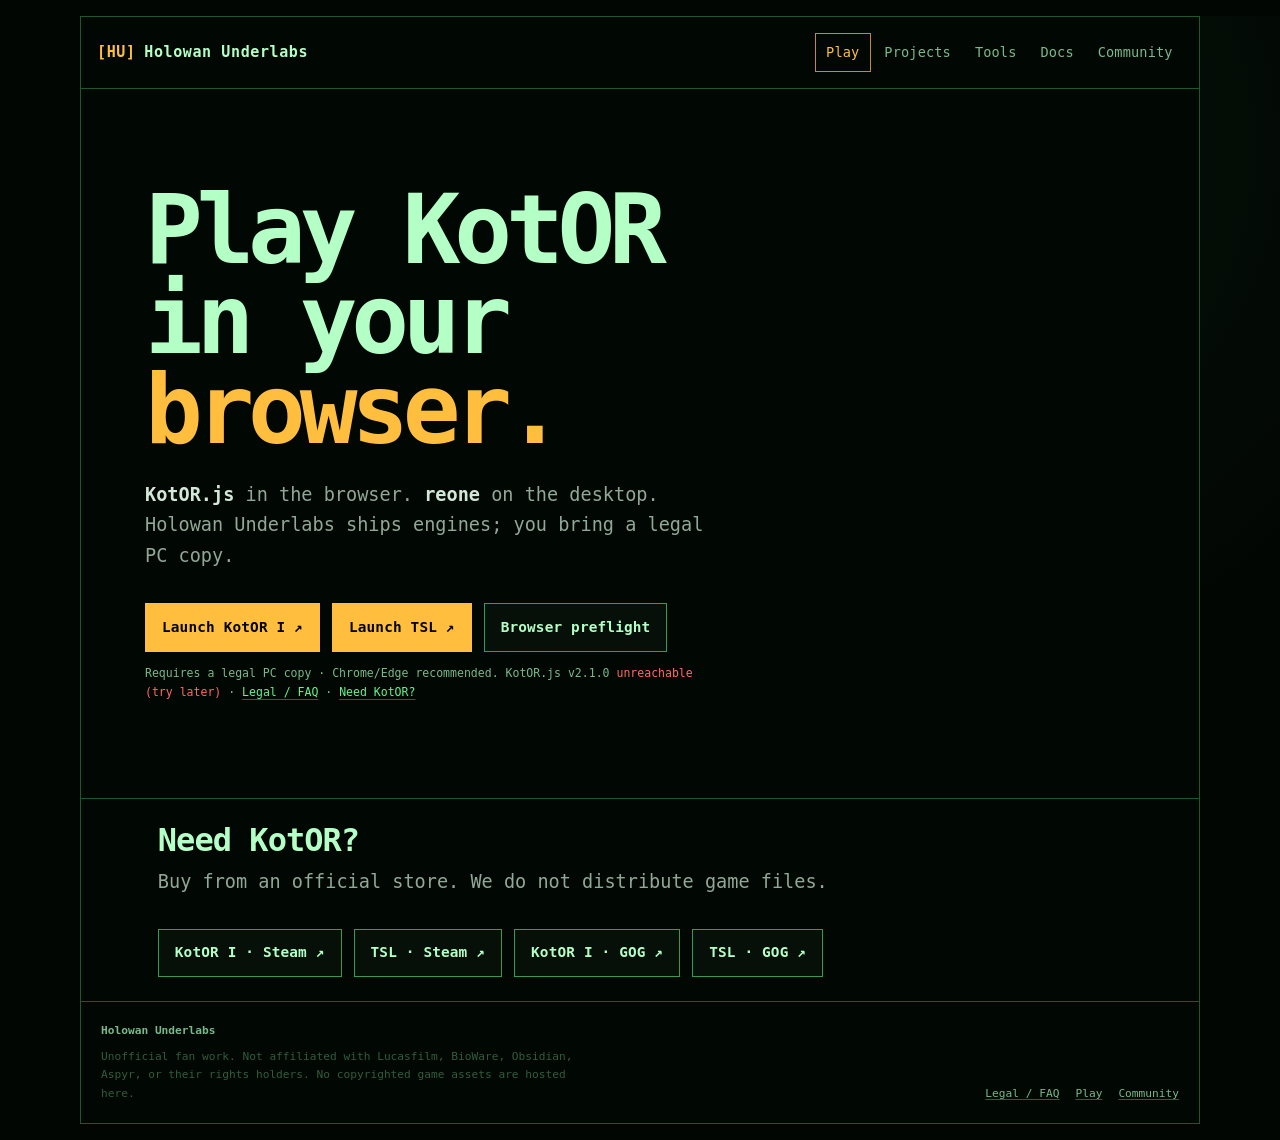
==== site/index.html @ e45c6c4b "Scrub portal trust: demote Borealis, fix OG, thin Docs Move Borealis off the Engines shelf, drop Ope" ====
<!doctype html>
<html lang="en">
<head>
  <meta charset="utf-8">
  <meta name="viewport" content="width=device-width, initial-scale=1">
  <meta name="theme-color" content="#020603">
  <meta name="description" content="Play Knights of the Old Republic in your browser with KotOR.js. Bring your own legal PC install. Holowan Underlabs.">
  <meta name="robots" content="index, follow">
  <meta property="og:type" content="website">
  <meta property="og:site_name" content="Holowan Underlabs">
  <meta property="og:title" content="Holowan Underlabs — Play KotOR in your browser">
  <meta property="og:description" content="Play KotOR in the browser with KotOR.js. Bring your own legal PC install. Holowan Underlabs.">
  <meta property="og:image" content="https://play.swkotor.net/launcher/images/kotor-js-logo.png">
  <meta name="twitter:card" content="summary_large_image">
  <title>Holowan Underlabs — Play KotOR in your browser</title>
  <link rel="icon" href="assets/favicon.svg" type="image/svg+xml">
  <link rel="stylesheet" href="css/terminal.css">
  <script defer src="js/site.js"></script>
</head>
<body>
  <a class="skip-link" href="#main">Skip to content</a>

  <div class="site-shell">
    <header class="site-header">
      <a class="brand" href="index.html" aria-label="Holowan Underlabs home">
        <span class="brand-mark">[HU]</span>
        <span>Holowan Underlabs</span>
      </a>
      <nav class="primary-nav" aria-label="Primary navigation">
        <a class="nav-play" href="play.html">Play</a>
        <a href="projects.html">Projects</a>
        <a href="tools.html">Tools</a>
        <a href="specs.html">Docs</a>
        <a href="contact.html">Community</a>
      </nav>
    </header>

    <main id="main">
      <section class="hero hero-solo" aria-labelledby="hero-title">
        <h1 id="hero-title">Play KotOR in your <em>browser.</em></h1>
        <p class="lede">
          <strong>KotOR.js</strong> in the browser. <strong>reone</strong> on the desktop.
          Holowan Underlabs ships engines; you bring a legal PC copy.
        </p>
        <div class="actions">
          <a class="button button-primary" href="https://play.swkotor.net/game/?key=kotor" target="_blank" rel="noopener noreferrer">Launch KotOR I ↗</a>
          <a class="button button-primary" href="https://play.swkotor.net/game/?key=tsl" target="_blank" rel="noopener noreferrer">Launch TSL ↗</a>
          <a class="button" href="play.html">Browser preflight</a>
        </div>
        <p class="microcopy">
          Requires a legal PC copy · Chrome/Edge recommended.
          KotOR.js v<span data-runtime-version>2.1.0</span>
          <span data-runtime-reach></span>
          · <a href="legal.html">Legal / FAQ</a>
          · <a href="index.html#buy">Need KotOR?</a>
        </p>
      </section>

      <section class="section section-compact" id="buy" aria-labelledby="buy-title">
        <h2 id="buy-title">Need KotOR?</h2>
        <p class="lede" style="margin-top:0.5rem">Buy from an official store. We do not distribute game files.</p>
        <div class="actions">
          <a class="button" href="https://store.steampowered.com/app/32370/" target="_blank" rel="noopener noreferrer">KotOR I · Steam ↗</a>
          <a class="button" href="https://store.steampowered.com/app/208580/" target="_blank" rel="noopener noreferrer">TSL · Steam ↗</a>
          <a class="button" href="https://www.gog.com/en/game/star_wars_knights_of_the_old_republic" target="_blank" rel="noopener noreferrer">KotOR I · GOG ↗</a>
          <a class="button" href="https://www.gog.com/en/game/star_wars_knights_of_the_old_republic_ii_the_sith_lords" target="_blank" rel="noopener noreferrer">TSL · GOG ↗</a>
        </div>
      </section>
    </main>

    <footer class="site-footer">
      <div>
        <strong>Holowan Underlabs</strong>
        <p class="legal">Unofficial fan work. Not affiliated with Lucasfilm, BioWare, Obsidian, Aspyr, or their rights holders. No copyrighted game assets are hosted here.</p>
      </div>
      <nav class="footer-links" aria-label="Footer navigation">
        <a href="legal.html">Legal / FAQ</a>
        <a href="play.html">Play</a>
        <a href="contact.html">Community</a>
      </nav>
    </footer>
  </div>
</body>
</html>
---- site/css/terminal.css ----
:root {
  color-scheme: dark;
  --void: #020603;
  --surface: #061009;
  --surface-raised: #0a1710;
  --surface-hot: #10251a;
  --phosphor: #64f58d;
  --phosphor-bright: #b3ffc6;
  --phosphor-muted: #79b98b;
  --phosphor-faint: #315c3d;
  --line: #1d5630;
  --line-bright: #369a55;
  --amber: #ffbe3d;
  --amber-soft: #c68c23;
  --danger: #ff6b62;
  --ink: #d3e8d8;
  --ink-muted: #91a797;
  --max-width: 1120px;
  --mono: "DejaVu Sans Mono", "Liberation Mono", ui-monospace, SFMono-Regular,
    Menlo, Monaco, Consolas, "Courier New", monospace;
}

* {
  box-sizing: border-box;
}

html {
  background: var(--void);
  scroll-behavior: smooth;
}

body {
  min-height: 100vh;
  margin: 0;
  background:
    radial-gradient(circle at 72% 12%, rgba(32, 112, 59, 0.12), transparent 34rem),
    var(--void);
  color: var(--ink);
  font: 400 15px/1.65 var(--mono);
}

::selection {
  background: var(--phosphor);
  color: var(--void);
}

a {
  color: var(--phosphor);
  text-decoration-color: var(--phosphor-faint);
  text-underline-offset: 0.22em;
}

a:hover {
  color: var(--phosphor-bright);
  text-decoration-color: currentColor;
}

a:focus-visible,
button:focus-visible,
summary:focus-visible {
  outline: 2px solid var(--amber);
  outline-offset: 4px;
}

img,
svg {
  max-width: 100%;
}

code {
  font-family: var(--mono);
  color: var(--phosphor-bright);
}

.skip-link {
  position: fixed;
  z-index: 50;
  top: 1rem;
  left: 1rem;
  padding: 0.65rem 0.85rem;
  translate: 0 -200%;
  background: var(--amber);
  color: var(--void);
  font-weight: 800;
}

.skip-link:focus {
  translate: 0;
}

.site-shell {
  width: min(calc(100% - 2rem), var(--max-width));
  margin: 1rem auto;
  border: 1px solid var(--line);
  background: rgba(2, 8, 4, 0.92);
}

.site-header {
  display: flex;
  align-items: center;
  justify-content: space-between;
  gap: 1.5rem;
  padding: 1rem;
  border-bottom: 1px solid var(--line);
}

.brand {
  display: inline-flex;
  align-items: baseline;
  gap: 0.55rem;
  color: var(--phosphor-bright);
  font-weight: 900;
  letter-spacing: 0.04em;
  text-decoration: none;
  white-space: nowrap;
}

.brand-mark {
  color: var(--amber);
}

.primary-nav {
  display: flex;
  align-items: center;
  justify-content: flex-end;
  gap: 0.2rem;
  flex-wrap: wrap;
}

.primary-nav a {
  padding: 0.45rem 0.65rem;
  color: var(--phosphor-muted);
  font-size: 0.85rem;
  letter-spacing: 0.01em;
  text-decoration: none;
}

.primary-nav a:hover,
.primary-nav a[aria-current="page"] {
  background: var(--surface-hot);
  color: var(--phosphor-bright);
}

.primary-nav .nav-play {
  border: 1px solid var(--amber-soft);
  color: var(--amber);
}

main {
  display: block;
}

.hero,
.hero-solo {
  display: block;
  max-width: 44rem;
  padding: clamp(3rem, 8vw, 6rem) clamp(1.25rem, 5vw, 4rem);
}

.hero h1,
.page-hero h1 {
  max-width: 12ch;
  margin: 0;
  color: var(--phosphor-bright);
  font-size: clamp(2.8rem, 7.5vw, 6.9rem);
  line-height: 0.94;
  letter-spacing: -0.065em;
  text-wrap: balance;
}

.hero h1 em {
  color: var(--amber);
  font-style: normal;
}

.lede {
  max-width: 63ch;
  margin: 1.5rem 0 0;
  color: var(--ink-muted);
  font-size: clamp(1rem, 2vw, 1.16rem);
}

.lede strong {
  color: var(--ink);
}

.actions {
  display: flex;
  align-items: center;
  gap: 0.75rem;
  flex-wrap: wrap;
  margin-top: 2rem;
}

.button {
  display: inline-flex;
  align-items: center;
  justify-content: center;
  min-height: 46px;
  padding: 0.7rem 1rem;
  border: 1px solid var(--line-bright);
  background: var(--surface);
  color: var(--phosphor-bright);
  font-size: 0.9rem;
  font-weight: 700;
  letter-spacing: 0.01em;
  text-decoration: none;
  transition: background 140ms ease, border-color 140ms ease, color 140ms ease;
}

.button:hover {
  border-color: var(--phosphor);
  background: var(--surface-hot);
  color: #fff;
}

.button-primary {
  border-color: var(--amber);
  background: var(--amber);
  color: var(--void);
}

.button-primary:hover {
  border-color: #ffd77b;
  background: #ffd77b;
  color: var(--void);
}

.button.is-degraded {
  border-style: dashed;
}

.button.is-ready {
  border-color: var(--phosphor);
}

.microcopy {
  margin: 0.8rem 0 0;
  color: var(--phosphor-muted);
  font-size: 0.72rem;
}

.section {
  padding: clamp(2rem, 5vw, 3.5rem) clamp(1.25rem, 6vw, 5rem);
  border-top: 1px solid var(--line);
}

.section-compact {
  padding-top: 1.5rem;
  padding-bottom: 1.5rem;
}

.section-compact h2,
.page-section h2,
.resource-group h2 {
  margin: 0;
  color: var(--phosphor-bright);
  font-size: clamp(1.35rem, 3vw, 2rem);
  line-height: 1.1;
  letter-spacing: -0.03em;
}

.tag {
  color: var(--amber);
  font-size: 0.66rem;
  letter-spacing: 0.1em;
  text-transform: uppercase;
}

.amber {
  color: var(--amber);
}

[data-runtime-reach].ok {
  color: var(--phosphor);
}

[data-runtime-reach].err {
  color: var(--danger);
}

[data-fallback][hidden] {
  display: none !important;
}

.page-hero {
  padding: clamp(3rem, 8vw, 6rem) clamp(1.25rem, 6vw, 5rem);
  border-bottom: 1px solid var(--line);
}

.page-hero h1 {
  max-width: 16ch;
  font-size: clamp(2.3rem, 6vw, 5.4rem);
}

.page-section {
  padding: clamp(2.5rem, 6vw, 4.5rem) clamp(1.25rem, 6vw, 5rem);
  border-bottom: 1px solid var(--line);
}

.page-section > p {
  max-width: 70ch;
  color: var(--ink-muted);
}

.choice-grid {
  display: grid;
  grid-template-columns: repeat(2, minmax(0, 1fr));
  gap: 1rem;
  margin-top: 1.5rem;
}

.game-choice {
  display: block;
  padding: 1.15rem;
  border: 1px solid var(--line);
  background: var(--surface);
  color: var(--ink-muted);
  text-decoration: none;
}

.game-choice:hover,
.game-choice.is-selected {
  border-color: var(--amber);
  background: var(--surface-hot);
  color: var(--phosphor-bright);
}

.game-choice strong {
  display: block;
  margin-bottom: 0.35rem;
  color: var(--phosphor-bright);
}

.compatibility {
  margin-top: 0.5rem;
  border: 1px solid var(--line);
  background: var(--surface);
}

.capability-row {
  display: grid;
  grid-template-columns: minmax(130px, 0.45fr) 5rem minmax(180px, 1fr);
  gap: 1rem;
  padding: 0.75rem 1rem;
  border-bottom: 1px dotted var(--line);
  color: var(--ink-muted);
  font-size: 0.78rem;
}

.capability-row:last-child {
  border-bottom: 0;
}

.capability-row [data-cap-state] {
  color: var(--phosphor-muted);
}

.capability-row.is-pass [data-cap-state],
summary.is-pass {
  color: var(--phosphor);
}

.capability-row.is-fail [data-cap-state],
summary.is-warn {
  color: var(--amber);
}

.notice {
  margin: 1.5rem 0 0;
  padding: 1rem 1.1rem;
  border: 1px solid var(--amber-soft);
  background: rgba(255, 190, 61, 0.06);
  color: #d6c59e;
  font-size: 0.8rem;
}

.resource-group + .resource-group {
  margin-top: 3rem;
}

.resource-group h2 {
  margin-bottom: 1.2rem;
}

.resource-list {
  border-top: 1px solid var(--line);
}

.resource-row {
  display: grid;
  grid-template-columns: minmax(160px, 0.45fr) minmax(240px, 1fr);
  gap: 1.5rem;
  padding: 1.1rem 0;
  border-bottom: 1px solid var(--line);
}

.resource-row h3 {
  margin: 0 0 0.35rem;
  color: var(--phosphor-bright);
  font-size: 0.96rem;
}

.resource-row p {
  margin: 0;
  color: var(--ink-muted);
  font-size: 0.82rem;
}

.resource-row .links {
  margin-top: 0.5rem;
  font-size: 0.74rem;
}

.resource-row .links a + a::before {
  margin: 0 0.55rem;
  color: var(--phosphor-faint);
  content: "/";
}

.format-grid {
  display: grid;
  grid-template-columns: repeat(3, minmax(0, 1fr));
  gap: 1px;
  margin-top: 1.5rem;
  border: 1px solid var(--line);
  background: var(--line);
}

.format-link {
  display: block;
  min-height: 100%;
  padding: 1rem;
  background: var(--surface);
  text-decoration: none;
}

.format-link:hover {
  background: var(--surface-hot);
}

.format-link strong {
  display: block;
  color: var(--phosphor-bright);
}

.format-link span {
  display: block;
  margin-top: 0.35rem;
  color: var(--ink-muted);
  font-size: 0.76rem;
}

.plain-list {
  margin: 1.25rem 0 0;
  padding: 0;
  list-style: none;
  border-top: 1px solid var(--line);
}

.plain-list li {
  padding: 0.8rem 0;
  border-bottom: 1px solid var(--line);
  color: var(--ink-muted);
}

.plain-list li::before {
  margin-right: 0.65rem;
  color: var(--amber);
  content: ">";
}

.preflight-details {
  margin: 1rem 0 1.25rem;
  border: 1px solid var(--line);
  background: var(--surface);
  padding: 0.65rem 0.85rem;
}

.preflight-details summary {
  cursor: pointer;
  color: var(--phosphor);
  font-size: 0.85rem;
  list-style: none;
}

.preflight-details summary::-webkit-details-marker {
  display: none;
}

.preflight-details[open] summary {
  margin-bottom: 0.75rem;
  border-bottom: 1px solid var(--line);
  padding-bottom: 0.5rem;
}

.site-footer {
  display: grid;
  grid-template-columns: 1fr auto;
  gap: 2rem;
  align-items: end;
  padding: 1.25rem;
  border-top: 1px solid var(--line);
  color: var(--phosphor-muted);
  font-size: 0.7rem;
}

.footer-links {
  display: flex;
  justify-content: flex-end;
  gap: 1rem;
  flex-wrap: wrap;
}

.footer-links a {
  color: var(--phosphor-muted);
}

.legal {
  max-width: 72ch;
  margin: 0.45rem 0 0;
  color: var(--phosphor-faint);
}

@media (max-width: 900px) {
  .site-header {
    display: grid;
  }

  .primary-nav {
    justify-content: flex-start;
  }

  .format-grid {
    grid-template-columns: 1fr;
  }
}

@media (max-width: 620px) {
  body {
    font-size: 14px;
  }

  .site-shell {
    width: 100%;
    margin: 0;
    border-right: 0;
    border-left: 0;
  }

  .primary-nav a {
    padding: 0.45rem 0.5rem;
    font-size: 0.68rem;
  }

  .actions .button {
    width: 100%;
  }

  .choice-grid,
  .resource-row,
  .capability-row {
    grid-template-columns: 1fr;
  }

  .site-footer {
    grid-template-columns: 1fr;
  }

  .footer-links {
    justify-content: flex-start;
  }
}

@media (prefers-reduced-motion: reduce) {
  html {
    scroll-behavior: auto;
  }

  *,
  *::before,
  *::after {
    animation-duration: 0.01ms !important;
    animation-iteration-count: 1 !important;
    transition-duration: 0.01ms !important;
  }
}
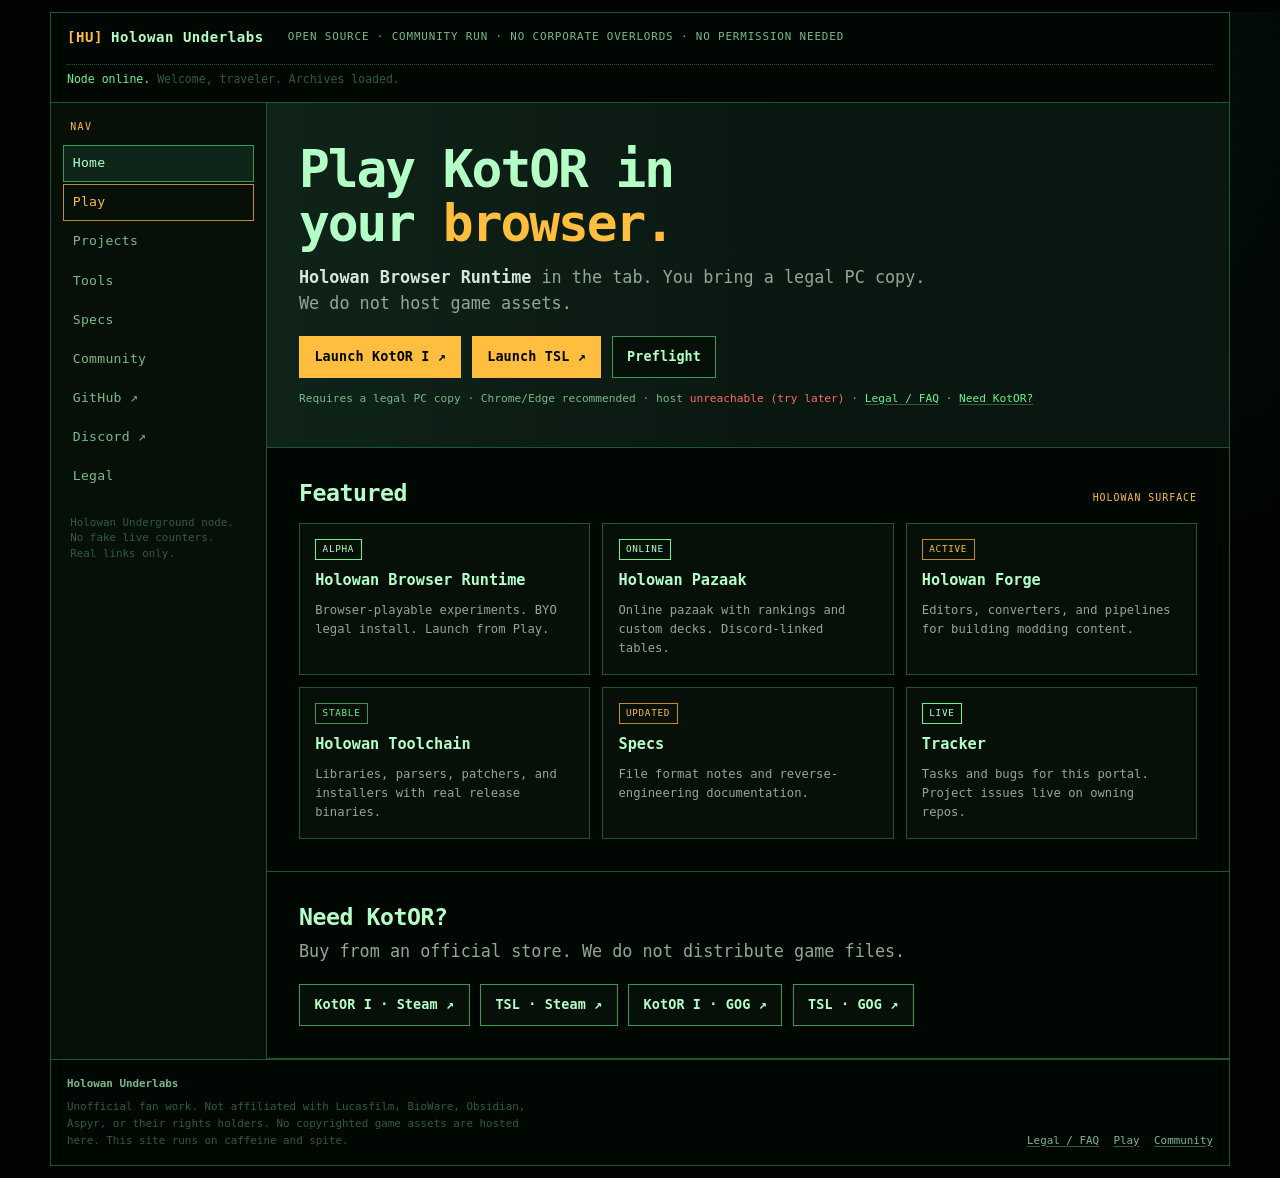
==== commit 200b656b: "feat: ship cleanhouse dense terminal portal Replace prompt-leaky sparse funnel with Holowan-named co" ====
--- a/site/index.html
+++ b/site/index.html
@@ -3,16 +3,15 @@
 <head>
   <meta charset="utf-8">
   <meta name="viewport" content="width=device-width, initial-scale=1">
-  <meta name="theme-color" content="#020603">
-  <meta name="description" content="Play Knights of the Old Republic in your browser with KotOR.js. Bring your own legal PC install. Holowan Underlabs.">
+  <meta name="theme-color" content="#010402">
+  <meta name="description" content="Holowan Underlabs — underground tooling, browser play, and experiments. Bring your own legal PC install.">
   <meta name="robots" content="index, follow">
   <meta property="og:type" content="website">
   <meta property="og:site_name" content="Holowan Underlabs">
-  <meta property="og:title" content="Holowan Underlabs — Play KotOR in your browser">
-  <meta property="og:description" content="Play KotOR in the browser with KotOR.js. Bring your own legal PC install. Holowan Underlabs.">
-  <meta property="og:image" content="https://play.swkotor.net/launcher/images/kotor-js-logo.png">
-  <meta name="twitter:card" content="summary_large_image">
-  <title>Holowan Underlabs — Play KotOR in your browser</title>
+  <meta property="og:title" content="Holowan Underlabs">
+  <meta property="og:description" content="Open source · community run · browser play with your legal PC install.">
+  <meta name="twitter:card" content="summary">
+  <title>Holowan Underlabs</title>
   <link rel="icon" href="assets/favicon.svg" type="image/svg+xml">
   <link rel="stylesheet" href="css/terminal.css">
   <script defer src="js/site.js"></script>
@@ -21,57 +20,110 @@
   <a class="skip-link" href="#main">Skip to content</a>
 
   <div class="site-shell">
-    <header class="site-header">
+    <header class="top-bar">
       <a class="brand" href="index.html" aria-label="Holowan Underlabs home">
         <span class="brand-mark">[HU]</span>
         <span>Holowan Underlabs</span>
       </a>
-      <nav class="primary-nav" aria-label="Primary navigation">
-        <a class="nav-play" href="play.html">Play</a>
-        <a href="projects.html">Projects</a>
-        <a href="tools.html">Tools</a>
-        <a href="specs.html">Docs</a>
-        <a href="contact.html">Community</a>
-      </nav>
+      <p class="slogan">Open source · community run · no corporate overlords · no permission needed</p>
+      <p class="access-line"><span>Node online.</span> Welcome, traveler. Archives loaded.</p>
     </header>
 
-    <main id="main">
-      <section class="hero hero-solo" aria-labelledby="hero-title">
-        <h1 id="hero-title">Play KotOR in your <em>browser.</em></h1>
-        <p class="lede">
-          <strong>KotOR.js</strong> in the browser. <strong>reone</strong> on the desktop.
-          Holowan Underlabs ships engines; you bring a legal PC copy.
-        </p>
-        <div class="actions">
-          <a class="button button-primary" href="https://play.swkotor.net/game/?key=kotor" target="_blank" rel="noopener noreferrer">Launch KotOR I ↗</a>
-          <a class="button button-primary" href="https://play.swkotor.net/game/?key=tsl" target="_blank" rel="noopener noreferrer">Launch TSL ↗</a>
-          <a class="button" href="play.html">Browser preflight</a>
-        </div>
-        <p class="microcopy">
-          Requires a legal PC copy · Chrome/Edge recommended.
-          KotOR.js v<span data-runtime-version>2.1.0</span>
-          <span data-runtime-reach></span>
-          · <a href="legal.html">Legal / FAQ</a>
-          · <a href="index.html#buy">Need KotOR?</a>
-        </p>
-      </section>
+    <div class="deck">
+      <aside class="rail" aria-label="Site navigation">
+        <p class="rail-label">Nav</p>
+        <nav class="primary-nav" aria-label="Primary navigation">
+          <a href="index.html">Home</a>
+          <a class="nav-play" href="play.html">Play</a>
+          <a href="projects.html">Projects</a>
+          <a href="tools.html">Tools</a>
+          <a href="specs.html">Specs</a>
+          <a href="contact.html">Community</a>
+          <a href="https://github.com/oldrepublicwizard/holowan-underlabs" target="_blank" rel="noopener noreferrer">GitHub ↗</a>
+          <a href="https://discord.gg/YC7wBqabxA" target="_blank" rel="noopener noreferrer">Discord ↗</a>
+          <a href="legal.html">Legal</a>
+        </nav>
+        <p class="rail-note">Holowan Underground node. No fake live counters. Real links only.</p>
+      </aside>
 
-      <section class="section section-compact" id="buy" aria-labelledby="buy-title">
-        <h2 id="buy-title">Need KotOR?</h2>
-        <p class="lede" style="margin-top:0.5rem">Buy from an official store. We do not distribute game files.</p>
-        <div class="actions">
-          <a class="button" href="https://store.steampowered.com/app/32370/" target="_blank" rel="noopener noreferrer">KotOR I · Steam ↗</a>
-          <a class="button" href="https://store.steampowered.com/app/208580/" target="_blank" rel="noopener noreferrer">TSL · Steam ↗</a>
-          <a class="button" href="https://www.gog.com/en/game/star_wars_knights_of_the_old_republic" target="_blank" rel="noopener noreferrer">KotOR I · GOG ↗</a>
-          <a class="button" href="https://www.gog.com/en/game/star_wars_knights_of_the_old_republic_ii_the_sith_lords" target="_blank" rel="noopener noreferrer">TSL · GOG ↗</a>
-        </div>
-      </section>
-    </main>
+      <div class="stage">
+        <main id="main">
+          <section class="hero-strip" aria-labelledby="hero-title">
+            <h1 id="hero-title">Play KotOR in your <em>browser.</em></h1>
+            <p class="lede">
+              <strong>Holowan Browser Runtime</strong> in the tab. You bring a legal PC copy.
+              We do not host game assets.
+            </p>
+            <div class="actions">
+              <a class="button button-primary" href="https://play.swkotor.net/game/?key=kotor" target="_blank" rel="noopener noreferrer">Launch KotOR I ↗</a>
+              <a class="button button-primary" href="https://play.swkotor.net/game/?key=tsl" target="_blank" rel="noopener noreferrer">Launch TSL ↗</a>
+              <a class="button" href="play.html">Preflight</a>
+            </div>
+            <p class="microcopy">
+              Requires a legal PC copy · Chrome/Edge recommended
+              · host <span data-runtime-reach></span>
+              · <a href="legal.html">Legal / FAQ</a>
+              · <a href="index.html#buy">Need KotOR?</a>
+            </p>
+          </section>
+
+          <section class="section" aria-labelledby="featured-title">
+            <div class="section-head">
+              <h2 id="featured-title">Featured</h2>
+              <span class="tag">Holowan surface</span>
+            </div>
+            <div class="project-grid">
+              <a class="project-card" href="play.html">
+                <span class="status-pill is-online">Alpha</span>
+                <h3>Holowan Browser Runtime</h3>
+                <p>Browser-playable experiments. BYO legal install. Launch from Play.</p>
+              </a>
+              <a class="project-card" href="https://github.com/oldrepublicwizard/HoloPazaak" target="_blank" rel="noopener noreferrer">
+                <span class="status-pill is-online">Online</span>
+                <h3>Holowan Pazaak</h3>
+                <p>Online pazaak with rankings and custom decks. Discord-linked tables.</p>
+              </a>
+              <a class="project-card" href="https://play.swkotor.net/forge/" target="_blank" rel="noopener noreferrer">
+                <span class="status-pill is-active">Active</span>
+                <h3>Holowan Forge</h3>
+                <p>Editors, converters, and pipelines for building modding content.</p>
+              </a>
+              <a class="project-card" href="tools.html">
+                <span class="status-pill">Stable</span>
+                <h3>Holowan Toolchain</h3>
+                <p>Libraries, parsers, patchers, and installers with real release binaries.</p>
+              </a>
+              <a class="project-card" href="specs.html">
+                <span class="status-pill is-active">Updated</span>
+                <h3>Specs</h3>
+                <p>File format notes and reverse-engineering documentation.</p>
+              </a>
+              <a class="project-card" href="https://github.com/oldrepublicwizard/holowan-underlabs/issues" target="_blank" rel="noopener noreferrer">
+                <span class="status-pill is-online">Live</span>
+                <h3>Tracker</h3>
+                <p>Tasks and bugs for this portal. Project issues live on owning repos.</p>
+              </a>
+            </div>
+          </section>
+
+          <section class="section" id="buy" aria-labelledby="buy-title">
+            <h2 id="buy-title">Need KotOR?</h2>
+            <p class="lede" style="margin-top:0.5rem">Buy from an official store. We do not distribute game files.</p>
+            <div class="actions">
+              <a class="button" href="https://store.steampowered.com/app/32370/" target="_blank" rel="noopener noreferrer">KotOR I · Steam ↗</a>
+              <a class="button" href="https://store.steampowered.com/app/208580/" target="_blank" rel="noopener noreferrer">TSL · Steam ↗</a>
+              <a class="button" href="https://www.gog.com/en/game/star_wars_knights_of_the_old_republic" target="_blank" rel="noopener noreferrer">KotOR I · GOG ↗</a>
+              <a class="button" href="https://www.gog.com/en/game/star_wars_knights_of_the_old_republic_ii_the_sith_lords" target="_blank" rel="noopener noreferrer">TSL · GOG ↗</a>
+            </div>
+          </section>
+        </main>
+      </div>
+    </div>
 
     <footer class="site-footer">
       <div>
         <strong>Holowan Underlabs</strong>
-        <p class="legal">Unofficial fan work. Not affiliated with Lucasfilm, BioWare, Obsidian, Aspyr, or their rights holders. No copyrighted game assets are hosted here.</p>
+        <p class="legal">Unofficial fan work. Not affiliated with Lucasfilm, BioWare, Obsidian, Aspyr, or their rights holders. No copyrighted game assets are hosted here. This site runs on caffeine and spite.</p>
       </div>
       <nav class="footer-links" aria-label="Footer navigation">
         <a href="legal.html">Legal / FAQ</a>
--- a/site/css/terminal.css
+++ b/site/css/terminal.css
@@ -1,6 +1,6 @@
 :root {
   color-scheme: dark;
-  --void: #020603;
+  --void: #010402;
   --surface: #061009;
   --surface-raised: #0a1710;
   --surface-hot: #10251a;
@@ -15,7 +15,8 @@
   --danger: #ff6b62;
   --ink: #d3e8d8;
   --ink-muted: #91a797;
-  --max-width: 1120px;
+  --rail-width: 13.5rem;
+  --max-width: 1180px;
   --mono: "DejaVu Sans Mono", "Liberation Mono", ui-monospace, SFMono-Regular,
     Menlo, Monaco, Consolas, "Courier New", monospace;
 }
@@ -33,10 +34,17 @@
   min-height: 100vh;
   margin: 0;
   background:
-    radial-gradient(circle at 72% 12%, rgba(32, 112, 59, 0.12), transparent 34rem),
+    repeating-linear-gradient(
+      0deg,
+      transparent,
+      transparent 2px,
+      rgba(0, 0, 0, 0.12) 2px,
+      rgba(0, 0, 0, 0.12) 3px
+    ),
+    radial-gradient(circle at 78% 8%, rgba(32, 112, 59, 0.14), transparent 32rem),
     var(--void);
   color: var(--ink);
-  font: 400 15px/1.65 var(--mono);
+  font: 400 14px/1.55 var(--mono);
 }
 
 ::selection {
@@ -59,7 +67,7 @@
 button:focus-visible,
 summary:focus-visible {
   outline: 2px solid var(--amber);
-  outline-offset: 4px;
+  outline-offset: 3px;
 }
 
 img,
@@ -89,25 +97,25 @@
 }
 
 .site-shell {
-  width: min(calc(100% - 2rem), var(--max-width));
-  margin: 1rem auto;
+  width: min(calc(100% - 1.5rem), var(--max-width));
+  margin: 0.75rem auto;
   border: 1px solid var(--line);
-  background: rgba(2, 8, 4, 0.92);
-}
-
-.site-header {
-  display: flex;
+  background: rgba(2, 8, 4, 0.94);
+}
+
+.top-bar {
+  display: grid;
+  grid-template-columns: auto 1fr;
+  gap: 1rem 1.5rem;
   align-items: center;
-  justify-content: space-between;
-  gap: 1.5rem;
-  padding: 1rem;
+  padding: 0.85rem 1rem;
   border-bottom: 1px solid var(--line);
 }
 
 .brand {
   display: inline-flex;
   align-items: baseline;
-  gap: 0.55rem;
+  gap: 0.5rem;
   color: var(--phosphor-bright);
   font-weight: 900;
   letter-spacing: 0.04em;
@@ -119,65 +127,117 @@
   color: var(--amber);
 }
 
+.slogan {
+  margin: 0;
+  color: var(--phosphor-muted);
+  font-size: 0.68rem;
+  letter-spacing: 0.08em;
+  text-transform: uppercase;
+}
+
+.access-line {
+  grid-column: 1 / -1;
+  margin: 0;
+  padding-top: 0.35rem;
+  border-top: 1px dotted var(--line);
+  color: var(--phosphor-faint);
+  font-size: 0.72rem;
+}
+
+.access-line span {
+  color: var(--phosphor);
+}
+
+.deck {
+  display: grid;
+  grid-template-columns: var(--rail-width) minmax(0, 1fr);
+  min-height: 70vh;
+}
+
+.rail {
+  padding: 1rem 0.75rem;
+  border-right: 1px solid var(--line);
+  background: var(--surface);
+}
+
+.rail-label {
+  margin: 0 0 0.65rem;
+  padding: 0 0.45rem;
+  color: var(--amber);
+  font-size: 0.62rem;
+  letter-spacing: 0.14em;
+  text-transform: uppercase;
+}
+
 .primary-nav {
   display: flex;
-  align-items: center;
-  justify-content: flex-end;
-  gap: 0.2rem;
-  flex-wrap: wrap;
+  flex-direction: column;
+  gap: 0.15rem;
 }
 
 .primary-nav a {
-  padding: 0.45rem 0.65rem;
+  display: block;
+  padding: 0.45rem 0.55rem;
   color: var(--phosphor-muted);
-  font-size: 0.85rem;
-  letter-spacing: 0.01em;
+  font-size: 0.82rem;
+  letter-spacing: 0.02em;
   text-decoration: none;
+  border: 1px solid transparent;
+  transition: border-color 140ms ease, background 140ms ease, color 140ms ease;
 }
 
 .primary-nav a:hover,
 .primary-nav a[aria-current="page"] {
+  border-color: var(--line-bright);
   background: var(--surface-hot);
   color: var(--phosphor-bright);
 }
 
 .primary-nav .nav-play {
-  border: 1px solid var(--amber-soft);
-  color: var(--amber);
-}
-
-main {
-  display: block;
-}
-
-.hero,
-.hero-solo {
-  display: block;
-  max-width: 44rem;
-  padding: clamp(3rem, 8vw, 6rem) clamp(1.25rem, 5vw, 4rem);
-}
-
-.hero h1,
-.page-hero h1 {
-  max-width: 12ch;
-  margin: 0;
-  color: var(--phosphor-bright);
-  font-size: clamp(2.8rem, 7.5vw, 6.9rem);
-  line-height: 0.94;
-  letter-spacing: -0.065em;
+  border-color: var(--amber-soft);
+  color: var(--amber);
+}
+
+.rail-note {
+  margin: 1.25rem 0.45rem 0;
+  color: var(--phosphor-faint);
+  font-size: 0.68rem;
+  line-height: 1.45;
+}
+
+.stage {
+  min-width: 0;
+}
+
+.hero-strip {
+  padding: clamp(1.5rem, 4vw, 2.5rem) clamp(1rem, 3vw, 2rem);
+  border-bottom: 1px solid var(--line);
+  background:
+    linear-gradient(90deg, rgba(16, 37, 26, 0.9), transparent 55%),
+    var(--surface-raised);
+  animation: strip-in 480ms ease-out;
+}
+
+.hero-strip h1 {
+  max-width: 18ch;
+  margin: 0;
+  color: var(--phosphor-bright);
+  font-size: clamp(1.85rem, 4.5vw, 3.2rem);
+  line-height: 1.05;
+  letter-spacing: -0.04em;
   text-wrap: balance;
 }
 
-.hero h1 em {
+.hero-strip h1 em {
   color: var(--amber);
   font-style: normal;
 }
 
 .lede {
-  max-width: 63ch;
-  margin: 1.5rem 0 0;
+  max-width: 62ch;
+  margin: 0.85rem 0 0;
   color: var(--ink-muted);
-  font-size: clamp(1rem, 2vw, 1.16rem);
+  font-size: clamp(0.92rem, 1.6vw, 1.05rem);
 }
 
 .lede strong {
@@ -187,21 +247,21 @@
 .actions {
   display: flex;
   align-items: center;
-  gap: 0.75rem;
+  gap: 0.65rem;
   flex-wrap: wrap;
-  margin-top: 2rem;
+  margin-top: 1.25rem;
 }
 
 .button {
   display: inline-flex;
   align-items: center;
   justify-content: center;
-  min-height: 46px;
-  padding: 0.7rem 1rem;
+  min-height: 42px;
+  padding: 0.55rem 0.9rem;
   border: 1px solid var(--line-bright);
   background: var(--surface);
   color: var(--phosphor-bright);
-  font-size: 0.9rem;
+  font-size: 0.84rem;
   font-weight: 700;
   letter-spacing: 0.01em;
   text-decoration: none;
@@ -235,34 +295,37 @@
 }
 
 .microcopy {
-  margin: 0.8rem 0 0;
+  margin: 0.7rem 0 0;
   color: var(--phosphor-muted);
-  font-size: 0.72rem;
+  font-size: 0.7rem;
 }
 
 .section {
-  padding: clamp(2rem, 5vw, 3.5rem) clamp(1.25rem, 6vw, 5rem);
-  border-top: 1px solid var(--line);
-}
-
-.section-compact {
-  padding-top: 1.5rem;
-  padding-bottom: 1.5rem;
-}
-
-.section-compact h2,
+  padding: clamp(1.25rem, 3vw, 2rem) clamp(1rem, 3vw, 2rem);
+  border-bottom: 1px solid var(--line);
+}
+
+.section h2,
 .page-section h2,
 .resource-group h2 {
   margin: 0;
   color: var(--phosphor-bright);
-  font-size: clamp(1.35rem, 3vw, 2rem);
-  line-height: 1.1;
-  letter-spacing: -0.03em;
+  font-size: clamp(1.1rem, 2.4vw, 1.45rem);
+  line-height: 1.15;
+  letter-spacing: -0.02em;
+}
+
+.section-head {
+  display: flex;
+  align-items: baseline;
+  justify-content: space-between;
+  gap: 1rem;
+  margin-bottom: 1rem;
 }
 
 .tag {
   color: var(--amber);
-  font-size: 0.66rem;
+  font-size: 0.62rem;
   letter-spacing: 0.1em;
   text-transform: uppercase;
 }
@@ -284,17 +347,21 @@
 }
 
 .page-hero {
-  padding: clamp(3rem, 8vw, 6rem) clamp(1.25rem, 6vw, 5rem);
+  padding: clamp(1.5rem, 4vw, 2.5rem) clamp(1rem, 3vw, 2rem);
   border-bottom: 1px solid var(--line);
 }
 
 .page-hero h1 {
   max-width: 16ch;
-  font-size: clamp(2.3rem, 6vw, 5.4rem);
+  margin: 0;
+  color: var(--phosphor-bright);
+  font-size: clamp(1.7rem, 4vw, 2.8rem);
+  line-height: 1.05;
+  letter-spacing: -0.04em;
 }
 
 .page-section {
-  padding: clamp(2.5rem, 6vw, 4.5rem) clamp(1.25rem, 6vw, 5rem);
+  padding: clamp(1.25rem, 3vw, 2rem) clamp(1rem, 3vw, 2rem);
   border-bottom: 1px solid var(--line);
 }
 
@@ -303,20 +370,79 @@
   color: var(--ink-muted);
 }
 
+.project-grid {
+  display: grid;
+  grid-template-columns: repeat(3, minmax(0, 1fr));
+  gap: 0.75rem;
+}
+
+.project-card {
+  display: flex;
+  flex-direction: column;
+  gap: 0.55rem;
+  min-height: 9.5rem;
+  padding: 0.95rem;
+  border: 1px solid var(--line);
+  background: var(--surface);
+  color: inherit;
+  text-decoration: none;
+  transition: border-color 160ms ease, background 160ms ease, transform 160ms ease;
+}
+
+.project-card:hover {
+  border-color: var(--phosphor);
+  background: var(--surface-hot);
+  transform: translateY(-1px);
+}
+
+.project-card h3 {
+  margin: 0;
+  color: var(--phosphor-bright);
+  font-size: 0.95rem;
+}
+
+.project-card p {
+  margin: 0;
+  flex: 1;
+  color: var(--ink-muted);
+  font-size: 0.76rem;
+}
+
+.status-pill {
+  align-self: flex-start;
+  padding: 0.15rem 0.4rem;
+  border: 1px solid var(--line-bright);
+  color: var(--phosphor);
+  font-size: 0.58rem;
+  letter-spacing: 0.08em;
+  text-transform: uppercase;
+}
+
+.status-pill.is-online {
+  border-color: var(--phosphor);
+  color: var(--phosphor-bright);
+}
+
+.status-pill.is-active {
+  border-color: var(--amber-soft);
+  color: var(--amber);
+}
+
 .choice-grid {
   display: grid;
   grid-template-columns: repeat(2, minmax(0, 1fr));
-  gap: 1rem;
-  margin-top: 1.5rem;
+  gap: 0.75rem;
+  margin-top: 1rem;
 }
 
 .game-choice {
   display: block;
-  padding: 1.15rem;
+  padding: 1rem;
   border: 1px solid var(--line);
   background: var(--surface);
   color: var(--ink-muted);
   text-decoration: none;
+  transition: border-color 140ms ease, background 140ms ease;
 }
 
 .game-choice:hover,
@@ -328,7 +454,7 @@
 
 .game-choice strong {
   display: block;
-  margin-bottom: 0.35rem;
+  margin-bottom: 0.3rem;
   color: var(--phosphor-bright);
 }
 
@@ -340,12 +466,12 @@
 
 .capability-row {
   display: grid;
-  grid-template-columns: minmax(130px, 0.45fr) 5rem minmax(180px, 1fr);
-  gap: 1rem;
-  padding: 0.75rem 1rem;
+  grid-template-columns: minmax(120px, 0.45fr) 4.5rem minmax(160px, 1fr);
+  gap: 0.75rem;
+  padding: 0.65rem 0.85rem;
   border-bottom: 1px dotted var(--line);
   color: var(--ink-muted);
-  font-size: 0.78rem;
+  font-size: 0.74rem;
 }
 
 .capability-row:last-child {
@@ -367,53 +493,50 @@
 }
 
 .notice {
-  margin: 1.5rem 0 0;
-  padding: 1rem 1.1rem;
+  margin: 1rem 0 0;
+  padding: 0.85rem 1rem;
   border: 1px solid var(--amber-soft);
   background: rgba(255, 190, 61, 0.06);
   color: #d6c59e;
-  font-size: 0.8rem;
+  font-size: 0.76rem;
 }
 
 .resource-group + .resource-group {
-  margin-top: 3rem;
-}
-
-.resource-group h2 {
-  margin-bottom: 1.2rem;
+  margin-top: 0;
 }
 
 .resource-list {
   border-top: 1px solid var(--line);
+  margin-top: 0.85rem;
 }
 
 .resource-row {
   display: grid;
-  grid-template-columns: minmax(160px, 0.45fr) minmax(240px, 1fr);
-  gap: 1.5rem;
-  padding: 1.1rem 0;
+  grid-template-columns: minmax(140px, 0.4fr) minmax(220px, 1fr);
+  gap: 1rem;
+  padding: 0.9rem 0;
   border-bottom: 1px solid var(--line);
 }
 
 .resource-row h3 {
-  margin: 0 0 0.35rem;
-  color: var(--phosphor-bright);
-  font-size: 0.96rem;
+  margin: 0 0 0.3rem;
+  color: var(--phosphor-bright);
+  font-size: 0.9rem;
 }
 
 .resource-row p {
   margin: 0;
   color: var(--ink-muted);
-  font-size: 0.82rem;
+  font-size: 0.78rem;
 }
 
 .resource-row .links {
-  margin-top: 0.5rem;
-  font-size: 0.74rem;
+  margin-top: 0.4rem;
+  font-size: 0.72rem;
 }
 
 .resource-row .links a + a::before {
-  margin: 0 0.55rem;
+  margin: 0 0.45rem;
   color: var(--phosphor-faint);
   content: "/";
 }
@@ -422,7 +545,7 @@
   display: grid;
   grid-template-columns: repeat(3, minmax(0, 1fr));
   gap: 1px;
-  margin-top: 1.5rem;
+  margin-top: 1rem;
   border: 1px solid var(--line);
   background: var(--line);
 }
@@ -430,9 +553,10 @@
 .format-link {
   display: block;
   min-height: 100%;
-  padding: 1rem;
+  padding: 0.9rem;
   background: var(--surface);
   text-decoration: none;
+  transition: background 140ms ease;
 }
 
 .format-link:hover {
@@ -446,41 +570,41 @@
 
 .format-link span {
   display: block;
-  margin-top: 0.35rem;
+  margin-top: 0.3rem;
   color: var(--ink-muted);
-  font-size: 0.76rem;
+  font-size: 0.72rem;
 }
 
 .plain-list {
-  margin: 1.25rem 0 0;
+  margin: 1rem 0 0;
   padding: 0;
   list-style: none;
   border-top: 1px solid var(--line);
 }
 
 .plain-list li {
-  padding: 0.8rem 0;
+  padding: 0.7rem 0;
   border-bottom: 1px solid var(--line);
   color: var(--ink-muted);
 }
 
 .plain-list li::before {
-  margin-right: 0.65rem;
+  margin-right: 0.55rem;
   color: var(--amber);
   content: ">";
 }
 
 .preflight-details {
-  margin: 1rem 0 1.25rem;
+  margin: 0.85rem 0 1rem;
   border: 1px solid var(--line);
   background: var(--surface);
-  padding: 0.65rem 0.85rem;
+  padding: 0.55rem 0.75rem;
 }
 
 .preflight-details summary {
   cursor: pointer;
   color: var(--phosphor);
-  font-size: 0.85rem;
+  font-size: 0.8rem;
   list-style: none;
 }
 
@@ -489,26 +613,26 @@
 }
 
 .preflight-details[open] summary {
-  margin-bottom: 0.75rem;
+  margin-bottom: 0.65rem;
   border-bottom: 1px solid var(--line);
-  padding-bottom: 0.5rem;
+  padding-bottom: 0.45rem;
 }
 
 .site-footer {
   display: grid;
   grid-template-columns: 1fr auto;
-  gap: 2rem;
+  gap: 1.5rem;
   align-items: end;
-  padding: 1.25rem;
+  padding: 1rem;
   border-top: 1px solid var(--line);
   color: var(--phosphor-muted);
-  font-size: 0.7rem;
+  font-size: 0.68rem;
 }
 
 .footer-links {
   display: flex;
   justify-content: flex-end;
-  gap: 1rem;
+  gap: 0.9rem;
   flex-wrap: wrap;
 }
 
@@ -518,19 +642,37 @@
 
 .legal {
   max-width: 72ch;
-  margin: 0.45rem 0 0;
+  margin: 0.35rem 0 0;
   color: var(--phosphor-faint);
 }
 
+@keyframes strip-in {
+  from {
+    opacity: 0;
+    transform: translateY(6px);
+  }
+  to {
+    opacity: 1;
+    transform: translateY(0);
+  }
+}
+
 @media (max-width: 900px) {
-  .site-header {
-    display: grid;
+  .deck {
+    grid-template-columns: 1fr;
+  }
+
+  .rail {
+    border-right: 0;
+    border-bottom: 1px solid var(--line);
   }
 
   .primary-nav {
-    justify-content: flex-start;
-  }
-
+    flex-direction: row;
+    flex-wrap: wrap;
+  }
+
+  .project-grid,
   .format-grid {
     grid-template-columns: 1fr;
   }
@@ -538,7 +680,7 @@
 
 @media (max-width: 620px) {
   body {
-    font-size: 14px;
+    font-size: 13px;
   }
 
   .site-shell {
@@ -548,9 +690,8 @@
     border-left: 0;
   }
 
-  .primary-nav a {
-    padding: 0.45rem 0.5rem;
-    font-size: 0.68rem;
+  .top-bar {
+    grid-template-columns: 1fr;
   }
 
   .actions .button {
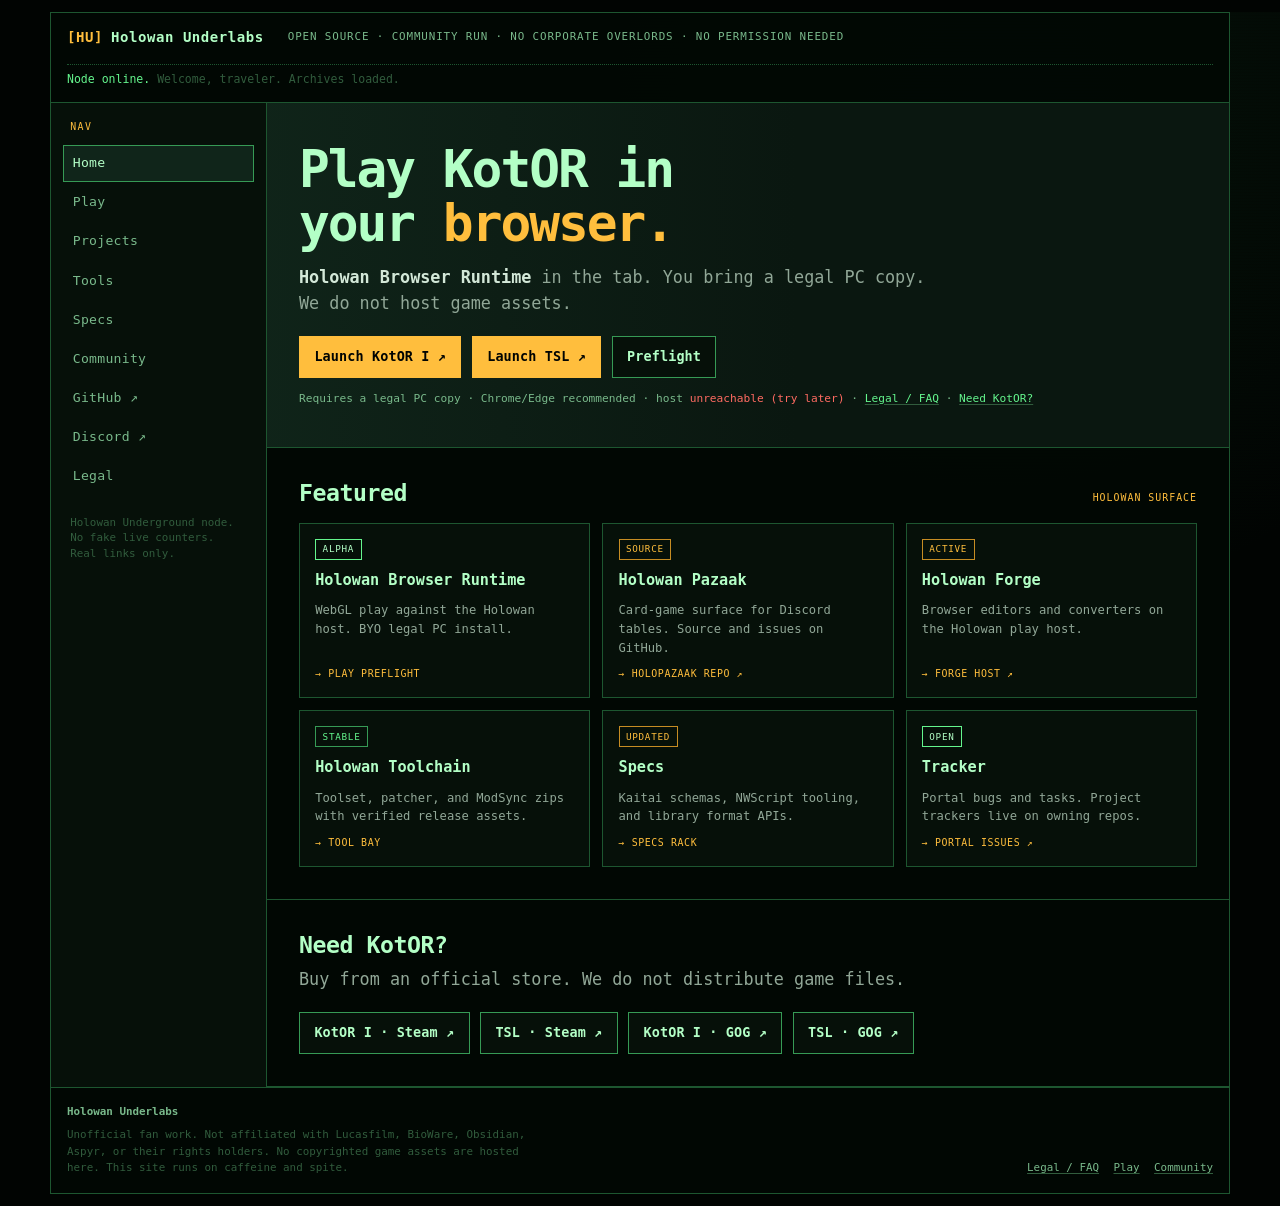
==== commit 9c6c8230: "feat: deepen Holowan destinations on portal surfaces Home cards show honest status and destination c" ====
--- a/site/index.html
+++ b/site/index.html
@@ -76,32 +76,38 @@
               <a class="project-card" href="play.html">
                 <span class="status-pill is-online">Alpha</span>
                 <h3>Holowan Browser Runtime</h3>
-                <p>Browser-playable experiments. BYO legal install. Launch from Play.</p>
+                <p>WebGL play against the Holowan host. BYO legal PC install.</p>
+                <span class="card-dest">→ Play preflight</span>
               </a>
               <a class="project-card" href="https://github.com/oldrepublicwizard/HoloPazaak" target="_blank" rel="noopener noreferrer">
-                <span class="status-pill is-online">Online</span>
+                <span class="status-pill is-active">Source</span>
                 <h3>Holowan Pazaak</h3>
-                <p>Online pazaak with rankings and custom decks. Discord-linked tables.</p>
+                <p>Card-game surface for Discord tables. Source and issues on GitHub.</p>
+                <span class="card-dest">→ HoloPazaak repo ↗</span>
               </a>
               <a class="project-card" href="https://play.swkotor.net/forge/" target="_blank" rel="noopener noreferrer">
                 <span class="status-pill is-active">Active</span>
                 <h3>Holowan Forge</h3>
-                <p>Editors, converters, and pipelines for building modding content.</p>
+                <p>Browser editors and converters on the Holowan play host.</p>
+                <span class="card-dest">→ Forge host ↗</span>
               </a>
               <a class="project-card" href="tools.html">
                 <span class="status-pill">Stable</span>
                 <h3>Holowan Toolchain</h3>
-                <p>Libraries, parsers, patchers, and installers with real release binaries.</p>
+                <p>Toolset, patcher, and ModSync zips with verified release assets.</p>
+                <span class="card-dest">→ Tool bay</span>
               </a>
               <a class="project-card" href="specs.html">
                 <span class="status-pill is-active">Updated</span>
                 <h3>Specs</h3>
-                <p>File format notes and reverse-engineering documentation.</p>
+                <p>Kaitai schemas, NWScript tooling, and library format APIs.</p>
+                <span class="card-dest">→ Specs rack</span>
               </a>
               <a class="project-card" href="https://github.com/oldrepublicwizard/holowan-underlabs/issues" target="_blank" rel="noopener noreferrer">
-                <span class="status-pill is-online">Live</span>
+                <span class="status-pill is-online">Open</span>
                 <h3>Tracker</h3>
-                <p>Tasks and bugs for this portal. Project issues live on owning repos.</p>
+                <p>Portal bugs and tasks. Project trackers live on owning repos.</p>
+                <span class="card-dest">→ Portal issues ↗</span>
               </a>
             </div>
           </section>
--- a/site/css/terminal.css
+++ b/site/css/terminal.css
@@ -193,7 +193,7 @@
   color: var(--phosphor-bright);
 }
 
-.primary-nav .nav-play {
+.primary-nav a.nav-play[aria-current="page"] {
   border-color: var(--amber-soft);
   color: var(--amber);
 }
@@ -408,6 +408,14 @@
   font-size: 0.76rem;
 }
 
+.project-card .card-dest {
+  margin-top: auto;
+  color: var(--amber);
+  font-size: 0.62rem;
+  letter-spacing: 0.06em;
+  text-transform: uppercase;
+}
+
 .status-pill {
   align-self: flex-start;
   padding: 0.15rem 0.4rem;
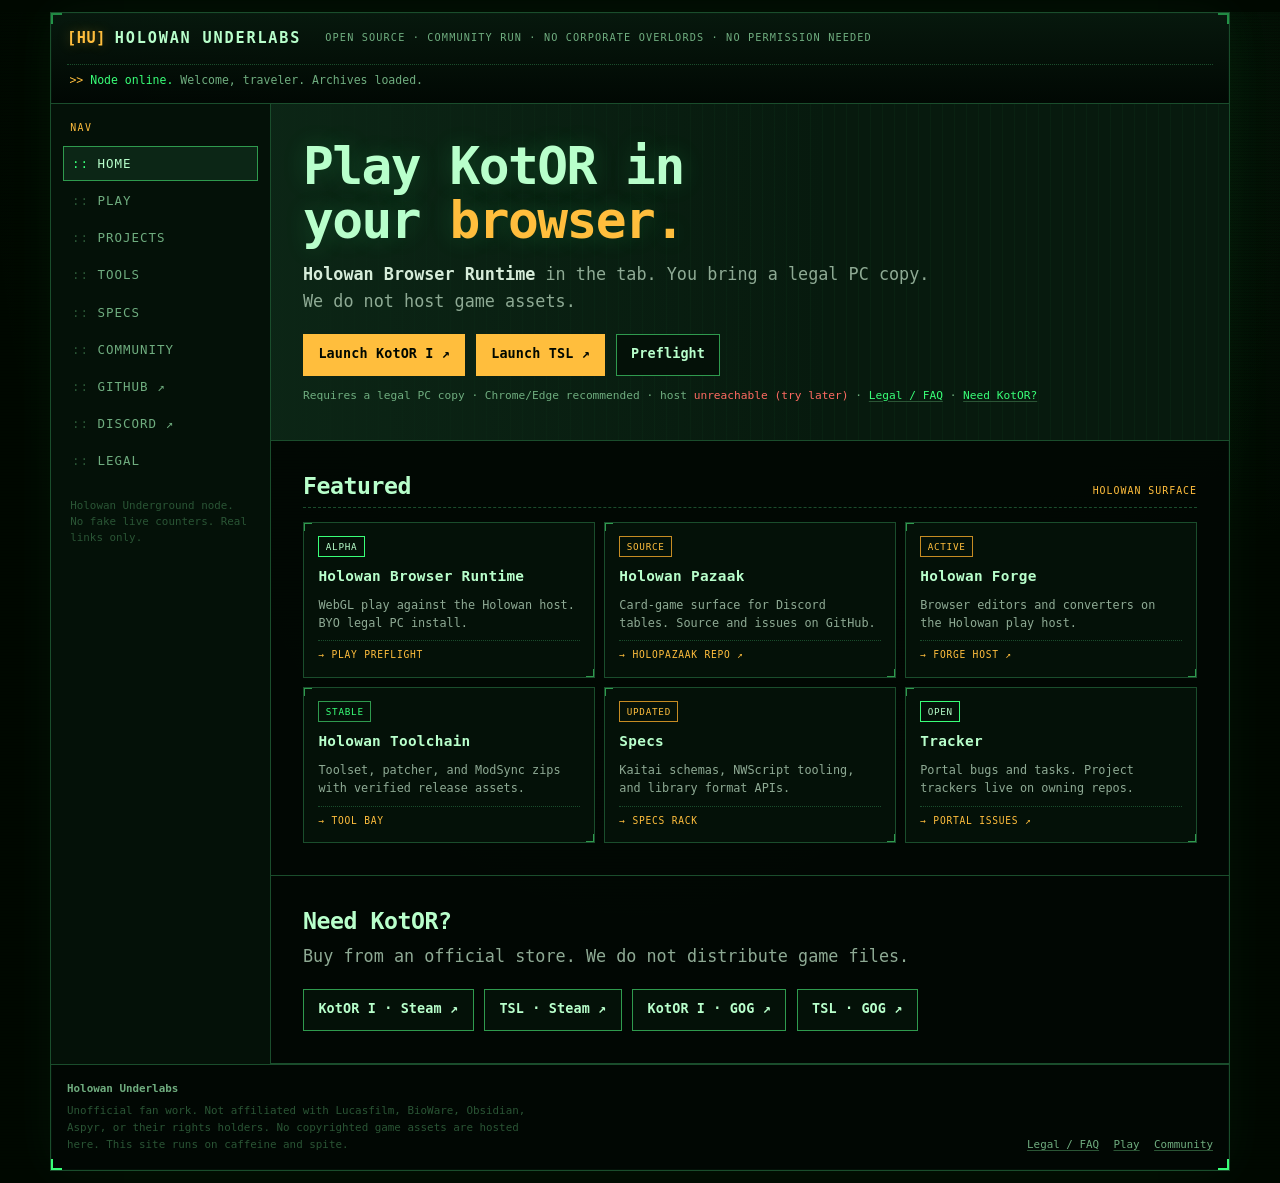
==== commit 3f22a0ba: "style: CRT polish toward mockup shell chrome Brighter phosphor, corner ticks, :: rail prefixes, boot" ====
--- a/site/index.html
+++ b/site/index.html
@@ -26,7 +26,7 @@
         <span>Holowan Underlabs</span>
       </a>
       <p class="slogan">Open source · community run · no corporate overlords · no permission needed</p>
-      <p class="access-line"><span>Node online.</span> Welcome, traveler. Archives loaded.</p>
+      <p class="access-line"><span class="boot-ok">Node online.</span> Welcome, traveler. Archives loaded.</p>
     </header>
 
     <div class="deck">
--- a/site/css/terminal.css
+++ b/site/css/terminal.css
@@ -1,22 +1,23 @@
 :root {
   color-scheme: dark;
-  --void: #010402;
-  --surface: #061009;
-  --surface-raised: #0a1710;
-  --surface-hot: #10251a;
-  --phosphor: #64f58d;
-  --phosphor-bright: #b3ffc6;
-  --phosphor-muted: #79b98b;
-  --phosphor-faint: #315c3d;
-  --line: #1d5630;
-  --line-bright: #369a55;
+  --void: #000800;
+  --surface: #041108;
+  --surface-raised: #071a0e;
+  --surface-hot: #0c2616;
+  --phosphor: #39ff78;
+  --phosphor-bright: #b8ffcb;
+  --phosphor-muted: #6fad7f;
+  --phosphor-faint: #2a5535;
+  --line: #1a4d2c;
+  --line-bright: #2f9a4e;
   --amber: #ffbe3d;
   --amber-soft: #c68c23;
   --danger: #ff6b62;
-  --ink: #d3e8d8;
-  --ink-muted: #91a797;
-  --rail-width: 13.5rem;
+  --ink: #d6ecd9;
+  --ink-muted: #8eaa94;
+  --rail-width: 13.75rem;
   --max-width: 1180px;
+  --corner: 11px;
   --mono: "DejaVu Sans Mono", "Liberation Mono", ui-monospace, SFMono-Regular,
     Menlo, Monaco, Consolas, "Courier New", monospace;
 }
@@ -38,13 +39,15 @@
       0deg,
       transparent,
       transparent 2px,
-      rgba(0, 0, 0, 0.12) 2px,
-      rgba(0, 0, 0, 0.12) 3px
+      rgba(0, 0, 0, 0.18) 2px,
+      rgba(0, 0, 0, 0.18) 3px
     ),
-    radial-gradient(circle at 78% 8%, rgba(32, 112, 59, 0.14), transparent 32rem),
+    radial-gradient(ellipse at 50% 0%, rgba(57, 255, 120, 0.07), transparent 42rem),
+    radial-gradient(circle at 82% 12%, rgba(32, 112, 59, 0.16), transparent 28rem),
     var(--void);
   color: var(--ink);
   font: 400 14px/1.55 var(--mono);
+  text-rendering: optimizeLegibility;
 }
 
 ::selection {
@@ -97,55 +100,79 @@
 }
 
 .site-shell {
+  position: relative;
   width: min(calc(100% - 1.5rem), var(--max-width));
   margin: 0.75rem auto;
   border: 1px solid var(--line);
-  background: rgba(2, 8, 4, 0.94);
+  background:
+    linear-gradient(var(--phosphor), var(--phosphor)) 0 0 / var(--corner) 2px no-repeat,
+    linear-gradient(var(--phosphor), var(--phosphor)) 0 0 / 2px var(--corner) no-repeat,
+    linear-gradient(var(--phosphor), var(--phosphor)) 100% 0 / var(--corner) 2px no-repeat,
+    linear-gradient(var(--phosphor), var(--phosphor)) 100% 0 / 2px var(--corner) no-repeat,
+    linear-gradient(var(--phosphor), var(--phosphor)) 0 100% / var(--corner) 2px no-repeat,
+    linear-gradient(var(--phosphor), var(--phosphor)) 0 100% / 2px var(--corner) no-repeat,
+    linear-gradient(var(--phosphor), var(--phosphor)) 100% 100% / var(--corner) 2px no-repeat,
+    linear-gradient(var(--phosphor), var(--phosphor)) 100% 100% / 2px var(--corner) no-repeat,
+    rgba(2, 8, 4, 0.96);
+  box-shadow:
+    inset 0 0 0 1px rgba(57, 255, 120, 0.04),
+    0 0 48px rgba(57, 255, 120, 0.05);
 }
 
 .top-bar {
   display: grid;
   grid-template-columns: auto 1fr;
-  gap: 1rem 1.5rem;
+  gap: 0.85rem 1.5rem;
   align-items: center;
   padding: 0.85rem 1rem;
   border-bottom: 1px solid var(--line);
+  background: linear-gradient(180deg, rgba(12, 38, 22, 0.55), transparent);
 }
 
 .brand {
   display: inline-flex;
   align-items: baseline;
-  gap: 0.5rem;
+  gap: 0.55rem;
   color: var(--phosphor-bright);
   font-weight: 900;
+  letter-spacing: 0.12em;
+  text-decoration: none;
+  text-transform: uppercase;
+  white-space: nowrap;
+  font-size: 0.95rem;
+}
+
+.brand-mark {
+  color: var(--amber);
   letter-spacing: 0.04em;
-  text-decoration: none;
-  white-space: nowrap;
-}
-
-.brand-mark {
-  color: var(--amber);
+  text-shadow: 0 0 12px rgba(255, 190, 61, 0.35);
 }
 
 .slogan {
   margin: 0;
   color: var(--phosphor-muted);
-  font-size: 0.68rem;
-  letter-spacing: 0.08em;
+  font-size: 0.64rem;
+  letter-spacing: 0.11em;
   text-transform: uppercase;
 }
 
 .access-line {
   grid-column: 1 / -1;
   margin: 0;
-  padding-top: 0.35rem;
+  padding: 0.45rem 0.15rem 0;
   border-top: 1px dotted var(--line);
-  color: var(--phosphor-faint);
+  color: var(--phosphor-muted);
   font-size: 0.72rem;
 }
 
-.access-line span {
+.access-line span,
+.access-line .boot-ok {
   color: var(--phosphor);
+}
+
+.access-line .boot-ok::before {
+  content: ">> ";
+  color: var(--amber);
 }
 
 .deck {
@@ -177,13 +204,19 @@
 
 .primary-nav a {
   display: block;
-  padding: 0.45rem 0.55rem;
+  padding: 0.42rem 0.5rem;
   color: var(--phosphor-muted);
-  font-size: 0.82rem;
-  letter-spacing: 0.02em;
+  font-size: 0.78rem;
+  letter-spacing: 0.08em;
   text-decoration: none;
+  text-transform: uppercase;
   border: 1px solid transparent;
   transition: border-color 140ms ease, background 140ms ease, color 140ms ease;
+}
+
+.primary-nav a::before {
+  content: ":: ";
+  color: var(--phosphor-faint);
 }
 
 .primary-nav a:hover,
@@ -193,8 +226,17 @@
   color: var(--phosphor-bright);
 }
 
+.primary-nav a:hover::before,
+.primary-nav a[aria-current="page"]::before {
+  color: var(--phosphor);
+}
+
 .primary-nav a.nav-play[aria-current="page"] {
   border-color: var(--amber-soft);
+  color: var(--amber);
+}
+
+.primary-nav a.nav-play[aria-current="page"]::before {
   color: var(--amber);
 }
 
@@ -210,10 +252,18 @@
 }
 
 .hero-strip {
-  padding: clamp(1.5rem, 4vw, 2.5rem) clamp(1rem, 3vw, 2rem);
+  position: relative;
+  padding: clamp(1.35rem, 3.5vw, 2.25rem) clamp(1rem, 3vw, 2rem);
   border-bottom: 1px solid var(--line);
   background:
-    linear-gradient(90deg, rgba(16, 37, 26, 0.9), transparent 55%),
+    linear-gradient(90deg, rgba(12, 38, 22, 0.95), transparent 58%),
+    repeating-linear-gradient(
+      90deg,
+      transparent,
+      transparent 11px,
+      rgba(57, 255, 120, 0.03) 11px,
+      rgba(57, 255, 120, 0.03) 12px
+    ),
     var(--surface-raised);
   animation: strip-in 480ms ease-out;
 }
@@ -224,8 +274,9 @@
   color: var(--phosphor-bright);
   font-size: clamp(1.85rem, 4.5vw, 3.2rem);
   line-height: 1.05;
-  letter-spacing: -0.04em;
+  letter-spacing: -0.03em;
   text-wrap: balance;
+  text-shadow: 0 0 24px rgba(57, 255, 120, 0.18);
 }
 
 .hero-strip h1 em {
@@ -278,12 +329,17 @@
   border-color: var(--amber);
   background: var(--amber);
   color: var(--void);
+  box-shadow: 0 0 0 0 transparent;
 }
 
 .button-primary:hover {
   border-color: #ffd77b;
   background: #ffd77b;
   color: var(--void);
+}
+
+.button-primary:focus-visible {
+  animation: amber-flash 700ms ease-in-out 2;
 }
 
 .button.is-degraded {
@@ -320,7 +376,9 @@
   align-items: baseline;
   justify-content: space-between;
   gap: 1rem;
-  margin-bottom: 1rem;
+  margin-bottom: 0.85rem;
+  padding-bottom: 0.45rem;
+  border-bottom: 1px dashed var(--line);
 }
 
 .tag {
@@ -373,46 +431,56 @@
 .project-grid {
   display: grid;
   grid-template-columns: repeat(3, minmax(0, 1fr));
-  gap: 0.75rem;
+  gap: 0.55rem;
 }
 
 .project-card {
   display: flex;
   flex-direction: column;
-  gap: 0.55rem;
-  min-height: 9.5rem;
-  padding: 0.95rem;
+  gap: 0.5rem;
+  min-height: 9.25rem;
+  padding: 0.85rem 0.9rem;
   border: 1px solid var(--line);
-  background: var(--surface);
+  background:
+    linear-gradient(var(--line-bright), var(--line-bright)) 0 0 / 8px 1px no-repeat,
+    linear-gradient(var(--line-bright), var(--line-bright)) 0 0 / 1px 8px no-repeat,
+    linear-gradient(var(--line-bright), var(--line-bright)) 100% 100% / 8px 1px no-repeat,
+    linear-gradient(var(--line-bright), var(--line-bright)) 100% 100% / 1px 8px no-repeat,
+    var(--surface);
   color: inherit;
   text-decoration: none;
-  transition: border-color 160ms ease, background 160ms ease, transform 160ms ease;
+  transition: border-color 160ms ease, background-color 160ms ease, transform 160ms ease,
+    box-shadow 160ms ease;
 }
 
 .project-card:hover {
   border-color: var(--phosphor);
-  background: var(--surface-hot);
+  background-color: var(--surface-hot);
+  box-shadow: 0 0 18px rgba(57, 255, 120, 0.08);
   transform: translateY(-1px);
 }
 
 .project-card h3 {
   margin: 0;
   color: var(--phosphor-bright);
-  font-size: 0.95rem;
+  font-size: 0.9rem;
+  letter-spacing: 0.02em;
 }
 
 .project-card p {
   margin: 0;
   flex: 1;
   color: var(--ink-muted);
-  font-size: 0.76rem;
+  font-size: 0.74rem;
 }
 
 .project-card .card-dest {
   margin-top: auto;
-  color: var(--amber);
-  font-size: 0.62rem;
-  letter-spacing: 0.06em;
+  padding-top: 0.45rem;
+  border-top: 1px dotted var(--line);
+  color: var(--amber);
+  font-size: 0.6rem;
+  letter-spacing: 0.08em;
   text-transform: uppercase;
 }
 
@@ -665,6 +733,16 @@
   }
 }
 
+@keyframes amber-flash {
+  0%,
+  100% {
+    box-shadow: 0 0 0 0 transparent;
+  }
+  50% {
+    box-shadow: 0 0 0 3px rgba(255, 190, 61, 0.55);
+  }
+}
+
 @media (max-width: 900px) {
   .deck {
     grid-template-columns: 1fr;
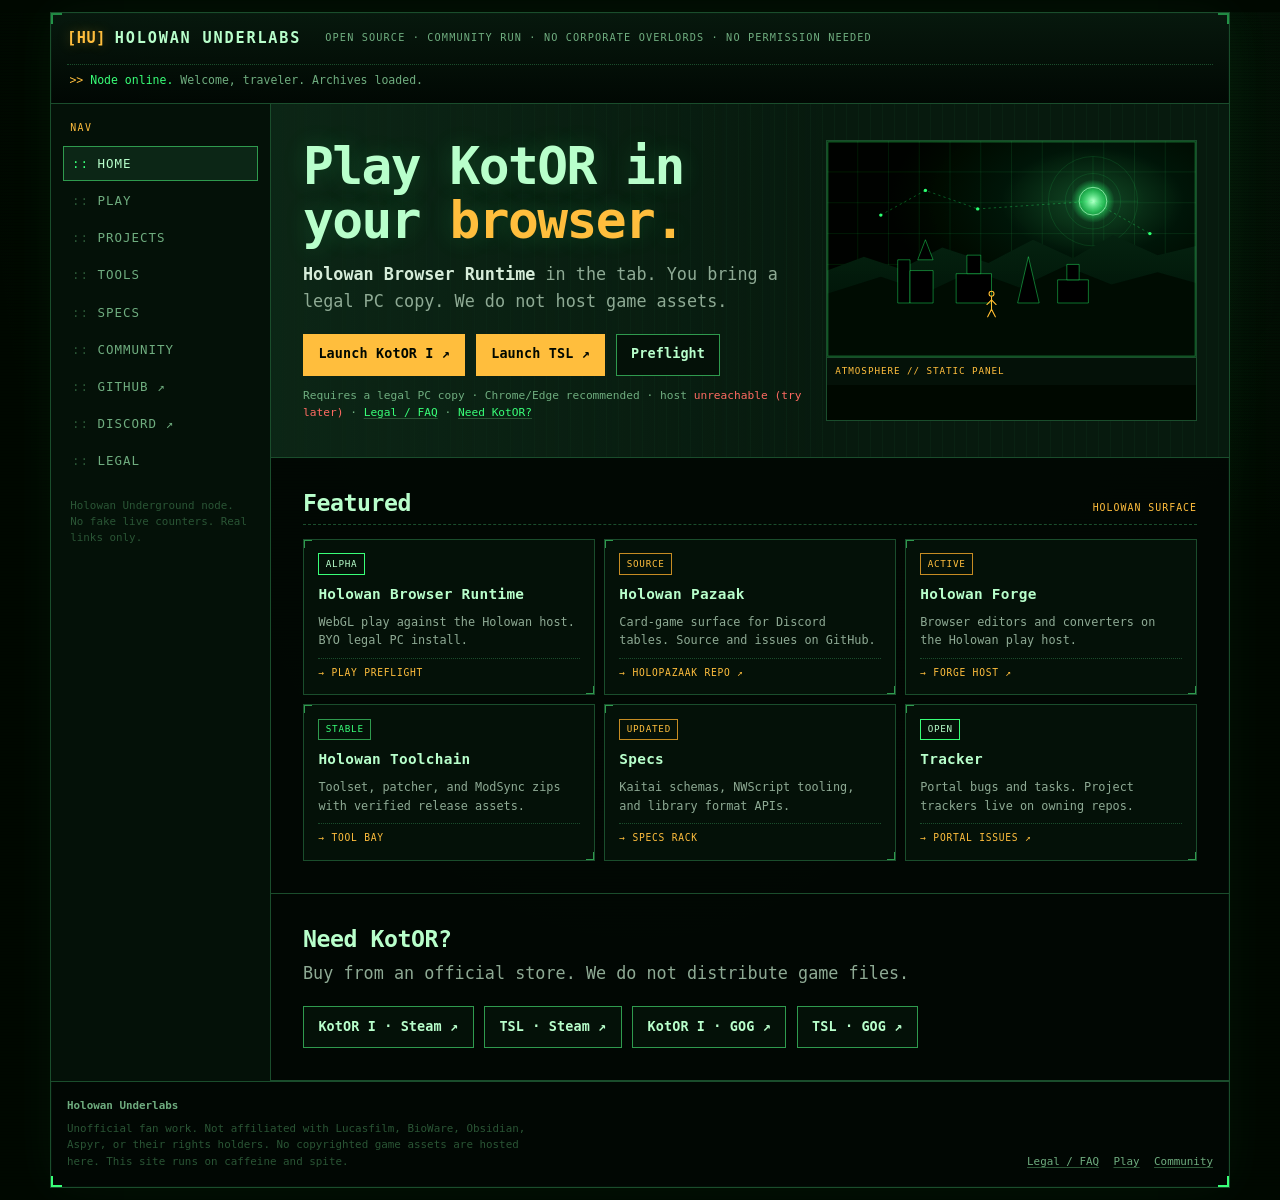
==== commit f26a5a0c: "feat: add static hero atmosphere panel Two-column hero with phosphor SVG landscape. Caption admits t" ====
--- a/site/index.html
+++ b/site/index.html
@@ -49,22 +49,35 @@
       <div class="stage">
         <main id="main">
           <section class="hero-strip" aria-labelledby="hero-title">
-            <h1 id="hero-title">Play KotOR in your <em>browser.</em></h1>
-            <p class="lede">
-              <strong>Holowan Browser Runtime</strong> in the tab. You bring a legal PC copy.
-              We do not host game assets.
-            </p>
-            <div class="actions">
-              <a class="button button-primary" href="https://play.swkotor.net/game/?key=kotor" target="_blank" rel="noopener noreferrer">Launch KotOR I ↗</a>
-              <a class="button button-primary" href="https://play.swkotor.net/game/?key=tsl" target="_blank" rel="noopener noreferrer">Launch TSL ↗</a>
-              <a class="button" href="play.html">Preflight</a>
+            <div class="hero-copy">
+              <h1 id="hero-title">Play KotOR in your <em>browser.</em></h1>
+              <p class="lede">
+                <strong>Holowan Browser Runtime</strong> in the tab. You bring a legal PC copy.
+                We do not host game assets.
+              </p>
+              <div class="actions">
+                <a class="button button-primary" href="https://play.swkotor.net/game/?key=kotor" target="_blank" rel="noopener noreferrer">Launch KotOR I ↗</a>
+                <a class="button button-primary" href="https://play.swkotor.net/game/?key=tsl" target="_blank" rel="noopener noreferrer">Launch TSL ↗</a>
+                <a class="button" href="play.html">Preflight</a>
+              </div>
+              <p class="microcopy">
+                Requires a legal PC copy · Chrome/Edge recommended
+                · host <span data-runtime-reach></span>
+                · <a href="legal.html">Legal / FAQ</a>
+                · <a href="index.html#buy">Need KotOR?</a>
+              </p>
             </div>
-            <p class="microcopy">
-              Requires a legal PC copy · Chrome/Edge recommended
-              · host <span data-runtime-reach></span>
-              · <a href="legal.html">Legal / FAQ</a>
-              · <a href="index.html#buy">Need KotOR?</a>
-            </p>
+            <aside class="hero-atmosphere" aria-label="Atmosphere panel">
+              <img
+                class="atmosphere-art"
+                src="assets/hero-atmosphere.svg"
+                width="480"
+                height="280"
+                alt=""
+                decoding="async"
+              >
+              <p class="atmosphere-caption">Atmosphere // static panel</p>
+            </aside>
           </section>
 
           <section class="section" aria-labelledby="featured-title">
--- a/site/css/terminal.css
+++ b/site/css/terminal.css
@@ -253,6 +253,10 @@
 
 .hero-strip {
   position: relative;
+  display: grid;
+  grid-template-columns: minmax(0, 1.15fr) minmax(12rem, 0.85fr);
+  gap: 1rem 1.25rem;
+  align-items: stretch;
   padding: clamp(1.35rem, 3.5vw, 2.25rem) clamp(1rem, 3vw, 2rem);
   border-bottom: 1px solid var(--line);
   background:
@@ -266,6 +270,39 @@
     ),
     var(--surface-raised);
   animation: strip-in 480ms ease-out;
+}
+
+.hero-copy {
+  min-width: 0;
+}
+
+.hero-atmosphere {
+  display: flex;
+  flex-direction: column;
+  min-width: 0;
+  border: 1px solid var(--line);
+  background: var(--void);
+  overflow: hidden;
+}
+
+.atmosphere-art {
+  display: block;
+  width: 100%;
+  height: auto;
+  aspect-ratio: 480 / 280;
+  object-fit: cover;
+  filter: contrast(1.05) saturate(1.05);
+}
+
+.atmosphere-caption {
+  margin: 0;
+  padding: 0.4rem 0.55rem;
+  border-top: 1px solid var(--line);
+  color: var(--amber);
+  font-size: 0.58rem;
+  letter-spacing: 0.1em;
+  text-transform: uppercase;
+  background: var(--surface);
 }
 
 .hero-strip h1 {
@@ -758,6 +795,15 @@
     flex-wrap: wrap;
   }
 
+  .hero-strip {
+    grid-template-columns: 1fr;
+  }
+
+  .hero-atmosphere {
+    order: -1;
+    max-width: 28rem;
+  }
+
   .project-grid,
   .format-grid {
     grid-template-columns: 1fr;
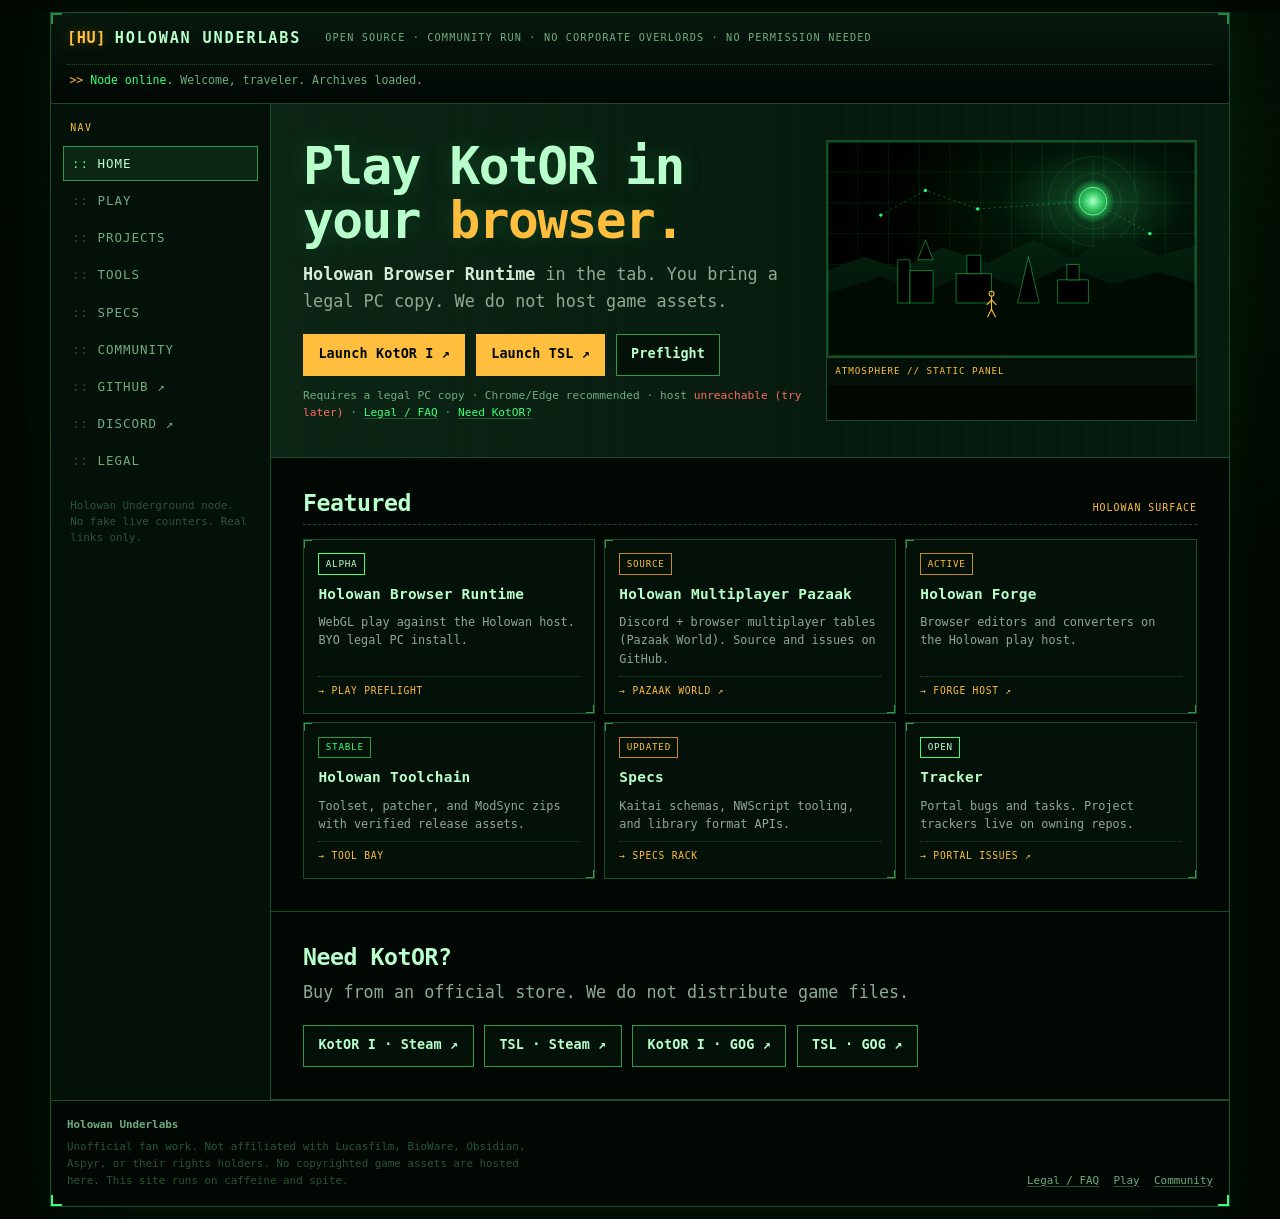
==== commit 4af43288: "feat: retarget Holowan Multiplayer Pazaak to pazaak-world Replace HoloPazaak portal CTAs with the st" ====
--- a/site/index.html
+++ b/site/index.html
@@ -92,11 +92,11 @@
                 <p>WebGL play against the Holowan host. BYO legal PC install.</p>
                 <span class="card-dest">→ Play preflight</span>
               </a>
-              <a class="project-card" href="https://github.com/oldrepublicwizard/HoloPazaak" target="_blank" rel="noopener noreferrer">
+              <a class="project-card" href="https://github.com/oldrepublicwizard/pazaak-world" target="_blank" rel="noopener noreferrer">
                 <span class="status-pill is-active">Source</span>
-                <h3>Holowan Pazaak</h3>
-                <p>Card-game surface for Discord tables. Source and issues on GitHub.</p>
-                <span class="card-dest">→ HoloPazaak repo ↗</span>
+                <h3>Holowan Multiplayer Pazaak</h3>
+                <p>Discord + browser multiplayer tables (Pazaak World). Source and issues on GitHub.</p>
+                <span class="card-dest">→ Pazaak World ↗</span>
               </a>
               <a class="project-card" href="https://play.swkotor.net/forge/" target="_blank" rel="noopener noreferrer">
                 <span class="status-pill is-active">Active</span>
--- a/site/css/terminal.css
+++ b/site/css/terminal.css
@@ -605,6 +605,35 @@
   color: var(--amber);
 }
 
+.capability-row.is-pending [data-cap-state],
+summary.is-pending {
+  color: var(--phosphor-muted);
+}
+
+.preflight-banner {
+  margin: 1rem 0 0;
+  padding: 0.55rem 0.75rem;
+  border: 1px solid var(--line);
+  background: var(--surface);
+  color: var(--phosphor-muted);
+  font-size: 0.72rem;
+  letter-spacing: 0.04em;
+}
+
+.preflight-banner.is-ready {
+  border-color: var(--line-bright);
+  color: var(--phosphor);
+}
+
+.preflight-banner.is-warn {
+  border-color: var(--amber-soft);
+  color: var(--amber);
+}
+
+.preflight-banner.is-pending {
+  border-style: dashed;
+}
+
 .notice {
   margin: 1rem 0 0;
   padding: 0.85rem 1rem;
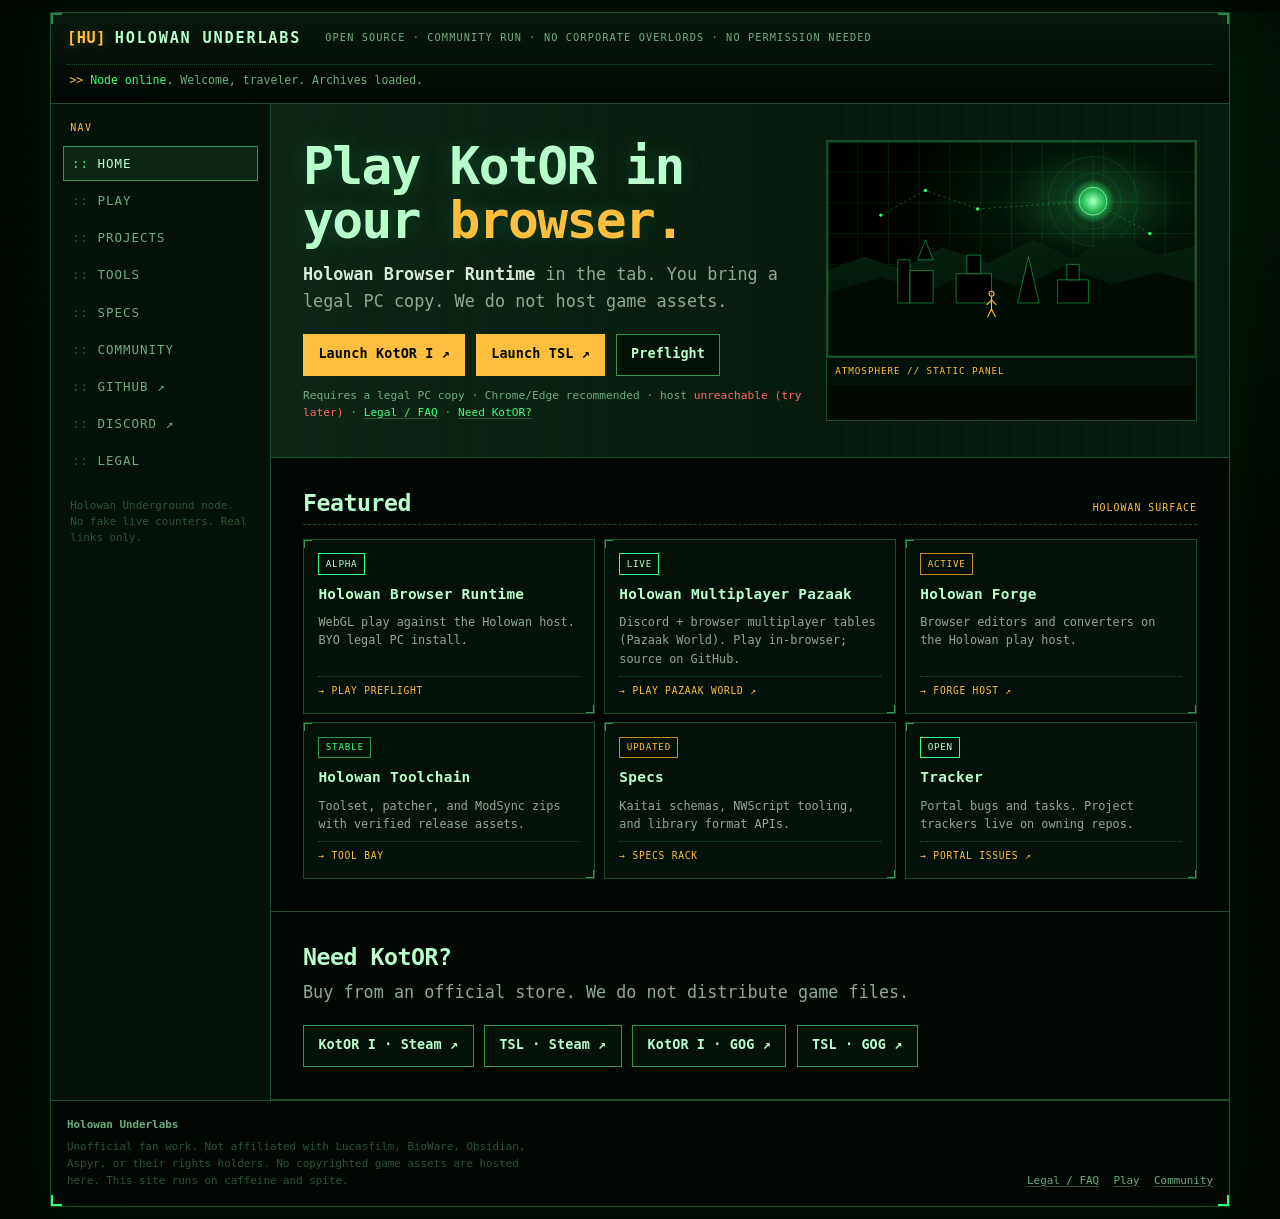
==== commit c3aff42f: "feat: link Holowan Multiplayer Pazaak to live Pages SPA Enable play CTAs to oldrepublicwizard.github" ====
--- a/site/index.html
+++ b/site/index.html
@@ -92,11 +92,11 @@
                 <p>WebGL play against the Holowan host. BYO legal PC install.</p>
                 <span class="card-dest">→ Play preflight</span>
               </a>
-              <a class="project-card" href="https://github.com/oldrepublicwizard/pazaak-world" target="_blank" rel="noopener noreferrer">
-                <span class="status-pill is-active">Source</span>
+              <a class="project-card" href="https://oldrepublicwizard.github.io/pazaak-world/" target="_blank" rel="noopener noreferrer">
+                <span class="status-pill is-online">Live</span>
                 <h3>Holowan Multiplayer Pazaak</h3>
-                <p>Discord + browser multiplayer tables (Pazaak World). Source and issues on GitHub.</p>
-                <span class="card-dest">→ Pazaak World ↗</span>
+                <p>Discord + browser multiplayer tables (Pazaak World). Play in-browser; source on GitHub.</p>
+                <span class="card-dest">→ Play Pazaak World ↗</span>
               </a>
               <a class="project-card" href="https://play.swkotor.net/forge/" target="_blank" rel="noopener noreferrer">
                 <span class="status-pill is-active">Active</span>
